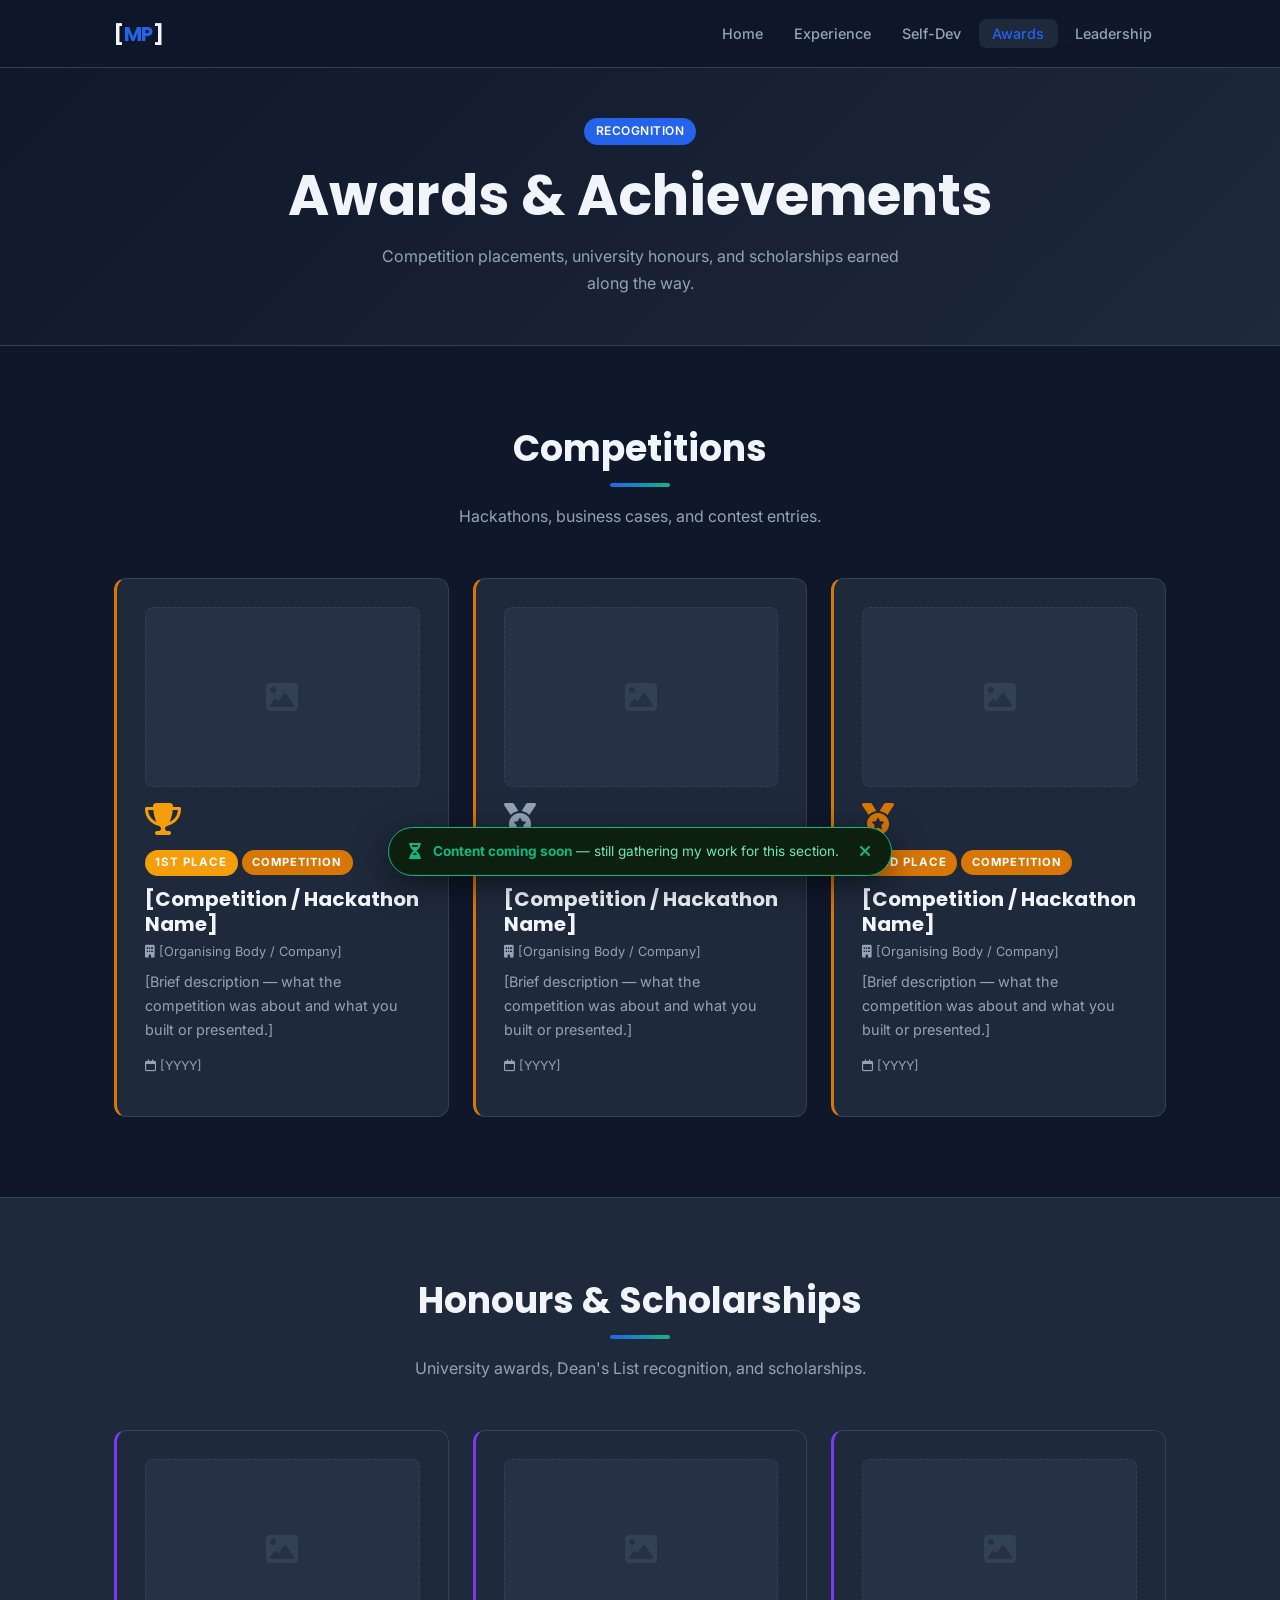
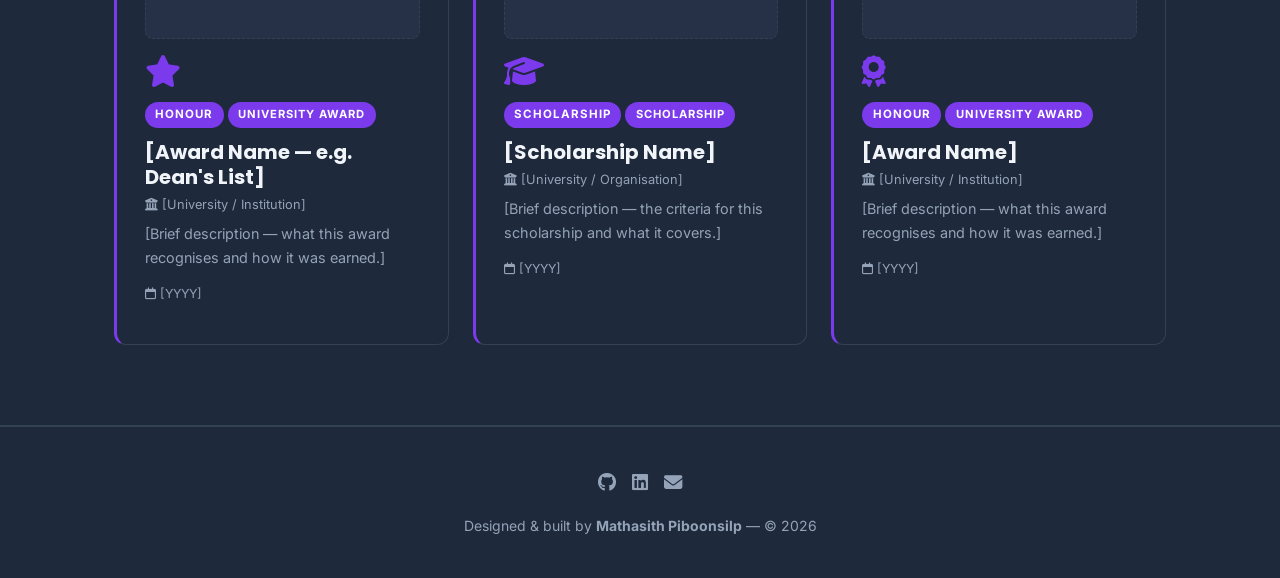
==== html/awards.html @ 3c7a4f27 "Demo portfolio build" ====
<!DOCTYPE html>
<html lang="en">
<head>
  <meta charset="UTF-8" />
  <meta name="viewport" content="width=device-width, initial-scale=1.0" />
  <title>Awards & Achievements — Mathasith Piboonsilp</title>
  <meta name="description" content="Awards, competition placements, university honours and scholarships earned by Mathasith Piboonsilp." />
  <!-- Google Fonts -->
  <link rel="preconnect" href="https://fonts.googleapis.com" />
  <link rel="preconnect" href="https://fonts.gstatic.com" crossorigin />
  <link href="https://fonts.googleapis.com/css2?family=Inter:wght@400;500;600&family=Poppins:wght@700;800&display=swap" rel="stylesheet" />
  <!-- Font Awesome -->
  <link rel="stylesheet" href="https://cdnjs.cloudflare.com/ajax/libs/font-awesome/6.5.0/css/all.min.css" />
  <!-- Shared CSS -->
  <link rel="stylesheet" href="../css/style.css" />
  <!-- Page-specific CSS -->
  <link rel="stylesheet" href="../css/awards.css" />
</head>
<body>

  <!-- ========== PAGE BANNER ========== -->
  <div class="page-banner" role="status">
    <i class="fa-solid fa-hourglass-half"></i>
    <span><strong>Content coming soon</strong> — still gathering my work for this section.</span>
    <button class="banner-close" aria-label="Dismiss" onclick="this.parentElement.style.display='none'">
      <i class="fa-solid fa-xmark"></i>
    </button>
  </div>

  <!-- ========== NAVIGATION ========== -->
  <nav class="navbar" aria-label="Main navigation">
    <div class="nav-inner">
      <a href="../index.html" class="nav-logo">[<span>MP</span>]</a>
      <ul class="nav-links" role="list">
        <li><a href="../index.html">Home</a></li>
        <li><a href="experience.html">Experience</a></li>
        <li><a href="self-development.html">Self-Dev</a></li>
        <li><a href="awards.html">Awards</a></li>
        <li><a href="leadership.html">Leadership</a></li>
      </ul>
      <button class="nav-toggle" aria-label="Toggle menu" aria-expanded="false">
        <span></span><span></span><span></span>
      </button>
    </div>
  </nav>

  <!-- ========== PAGE HERO ========== -->
  <section class="page-hero">
    <div class="container">
      <span class="badge">Recognition</span>
      <h1>Awards &amp; Achievements</h1>
      <p style="color:var(--text-muted);max-width:520px;margin:0.75rem auto 0;">
        Competition placements, university honours, and scholarships earned along the way.
      </p>
    </div>
  </section>

  <!-- ========== COMPETITIONS ========== -->
  <section class="section">
    <div class="container">

      <h2 class="section-title">Competitions</h2>
      <div class="section-divider"></div>
      <p class="section-subtitle">Hackathons, business cases, and contest entries.</p>

      <div class="card-grid">

        <!-- Competition Award 1 — 1st Place -->
        <article class="card award-card" data-type="competition">
          <!-- Replace placeholder with: <img src="../images/[filename].jpg" alt="[Competition Name]" class="card-photo" /> -->
          <div class="card-photo-placeholder" aria-hidden="true"><i class="fa-solid fa-image"></i></div>
          <i class="fa-solid fa-trophy award-icon" style="color:#F59E0B;"></i>
          <span class="placement-badge gold">1st Place</span>
          <span class="card-tag tag-award">Competition</span>
          <h3>[Competition / Hackathon Name]</h3>
          <p class="awarding-body">
            <i class="fa-solid fa-building"></i> [Organising Body / Company]
          </p>
          <p>[Brief description — what the competition was about and what you built or presented.]</p>
          <p class="award-year"><i class="fa-regular fa-calendar"></i> [YYYY]</p>
        </article>

        <!-- Competition Award 2 — 2nd Place -->
        <article class="card award-card" data-type="competition">
          <!-- Replace placeholder with: <img src="../images/[filename].jpg" alt="[Competition Name]" class="card-photo" /> -->
          <div class="card-photo-placeholder" aria-hidden="true"><i class="fa-solid fa-image"></i></div>
          <i class="fa-solid fa-medal award-icon" style="color:#94A3B8;"></i>
          <span class="placement-badge silver">2nd Place</span>
          <span class="card-tag tag-award">Competition</span>
          <h3>[Competition / Hackathon Name]</h3>
          <p class="awarding-body">
            <i class="fa-solid fa-building"></i> [Organising Body / Company]
          </p>
          <p>[Brief description — what the competition was about and what you built or presented.]</p>
          <p class="award-year"><i class="fa-regular fa-calendar"></i> [YYYY]</p>
        </article>

        <!-- Competition Award 3 — 3rd Place -->
        <article class="card award-card" data-type="competition">
          <!-- Replace placeholder with: <img src="../images/[filename].jpg" alt="[Competition Name]" class="card-photo" /> -->
          <div class="card-photo-placeholder" aria-hidden="true"><i class="fa-solid fa-image"></i></div>
          <i class="fa-solid fa-medal award-icon" style="color:#D97706;"></i>
          <span class="placement-badge bronze">3rd Place</span>
          <span class="card-tag tag-award">Competition</span>
          <h3>[Competition / Hackathon Name]</h3>
          <p class="awarding-body">
            <i class="fa-solid fa-building"></i> [Organising Body / Company]
          </p>
          <p>[Brief description — what the competition was about and what you built or presented.]</p>
          <p class="award-year"><i class="fa-regular fa-calendar"></i> [YYYY]</p>
        </article>

        <!-- Add more Competition cards here -->

      </div>
    </div>
  </section>

  <!-- ========== HONOURS & SCHOLARSHIPS ========== -->
  <section class="section" style="background:var(--surface);border-top:1px solid var(--border);border-bottom:1px solid var(--border);">
    <div class="container">

      <h2 class="section-title">Honours &amp; Scholarships</h2>
      <div class="section-divider"></div>
      <p class="section-subtitle">University awards, Dean's List recognition, and scholarships.</p>

      <div class="card-grid">

        <!-- Honour Card 1 -->
        <article class="card award-card" data-type="honor">
          <!-- Replace placeholder with: <img src="../images/[filename].jpg" alt="[Award Name]" class="card-photo" /> -->
          <div class="card-photo-placeholder" aria-hidden="true"><i class="fa-solid fa-image"></i></div>
          <i class="fa-solid fa-star award-icon" style="color:#7C3AED;"></i>
          <span class="placement-badge honor">Honour</span>
          <span class="card-tag tag-honor">University Award</span>
          <h3>[Award Name — e.g. Dean's List]</h3>
          <p class="awarding-body">
            <i class="fa-solid fa-building-columns"></i> [University / Institution]
          </p>
          <p>[Brief description — what this award recognises and how it was earned.]</p>
          <p class="award-year"><i class="fa-regular fa-calendar"></i> [YYYY]</p>
        </article>

        <!-- Honour Card 2 — Scholarship -->
        <article class="card award-card" data-type="honor">
          <!-- Replace placeholder with: <img src="../images/[filename].jpg" alt="[Scholarship Name]" class="card-photo" /> -->
          <div class="card-photo-placeholder" aria-hidden="true"><i class="fa-solid fa-image"></i></div>
          <i class="fa-solid fa-graduation-cap award-icon" style="color:#7C3AED;"></i>
          <span class="placement-badge honor">Scholarship</span>
          <span class="card-tag tag-honor">Scholarship</span>
          <h3>[Scholarship Name]</h3>
          <p class="awarding-body">
            <i class="fa-solid fa-building-columns"></i> [University / Organisation]
          </p>
          <p>[Brief description — the criteria for this scholarship and what it covers.]</p>
          <p class="award-year"><i class="fa-regular fa-calendar"></i> [YYYY]</p>
        </article>

        <!-- Honour Card 3 -->
        <article class="card award-card" data-type="honor">
          <!-- Replace placeholder with: <img src="../images/[filename].jpg" alt="[Award Name]" class="card-photo" /> -->
          <div class="card-photo-placeholder" aria-hidden="true"><i class="fa-solid fa-image"></i></div>
          <i class="fa-solid fa-award award-icon" style="color:#7C3AED;"></i>
          <span class="placement-badge honor">Honour</span>
          <span class="card-tag tag-honor">University Award</span>
          <h3>[Award Name]</h3>
          <p class="awarding-body">
            <i class="fa-solid fa-building-columns"></i> [University / Institution]
          </p>
          <p>[Brief description — what this award recognises and how it was earned.]</p>
          <p class="award-year"><i class="fa-regular fa-calendar"></i> [YYYY]</p>
        </article>

        <!-- Add more Honour / Scholarship cards here -->

      </div>
    </div>
  </section>

  <!-- ========== FOOTER ========== -->
  <footer class="footer">
    <div class="container">
      <div class="footer-socials">
        <a href="https://github.com/Boypemt" target="_blank" rel="noopener" aria-label="GitHub">
          <i class="fa-brands fa-github"></i>
        </a>
        <a href="[linkedin-url]" target="_blank" rel="noopener" aria-label="LinkedIn">
          <i class="fa-brands fa-linkedin"></i>
        </a>
        <a href="mailto:maytasit2550@gmail.com" aria-label="Email">
          <i class="fa-solid fa-envelope"></i>
        </a>
      </div>
      <p>Designed &amp; built by <strong>Mathasith Piboonsilp</strong> &mdash; &copy; <span id="year"></span></p>
    </div>
  </footer>

  <!-- ========== SCRIPTS ========== -->
  <script>
    document.getElementById('year').textContent = new Date().getFullYear();
  </script>
  <script src="../js/main.js"></script>

</body>
</html>
---- css/style.css ----
/* ============================================================
   PORTFOLIO — Shared Stylesheet
   ============================================================ */

/* ---------- CSS Variables (Design Tokens) ---------- */
:root {
  --primary:      #2563EB;
  --primary-dark: #1D4ED8;
  --accent:       #10B981;
  --bg:           #0F172A;
  --surface:      #1E293B;
  --surface-2:    #263147;
  --text:         #F1F5F9;
  --text-muted:   #94A3B8;
  --border:       #334155;
  --radius:       12px;
  --radius-sm:    8px;
  --shadow:       0 4px 24px rgba(0, 0, 0, 0.4);
  --transition:   0.25s ease;
  --nav-height:   68px;
  --max-w:        1100px;
}

/* ---------- Reset & Base ---------- */
*, *::before, *::after { box-sizing: border-box; margin: 0; padding: 0; }

html { scroll-behavior: smooth; font-size: 16px; }

body {
  background-color: var(--bg);
  color: var(--text);
  font-family: 'Inter', sans-serif;
  line-height: 1.7;
  min-height: 100vh;
}

a { color: var(--primary); text-decoration: none; transition: color var(--transition); }
a:hover { color: var(--accent); }

img { max-width: 100%; display: block; }

ul { list-style: none; }

/* ---------- Typography ---------- */
h1, h2, h3, h4 {
  font-family: 'Poppins', sans-serif;
  font-weight: 700;
  line-height: 1.25;
  color: var(--text);
}

h1 { font-size: clamp(2rem, 5vw, 3.5rem); }
h2 { font-size: clamp(1.5rem, 3vw, 2.25rem); }
h3 { font-size: 1.25rem; }
h4 { font-size: 1rem; }

p { color: var(--text-muted); }

/* ---------- Layout Utilities ---------- */
.container {
  max-width: var(--max-w);
  margin: 0 auto;
  padding: 0 1.5rem;
}

.section {
  padding: 5rem 0;
}

.section-title {
  text-align: center;
  margin-bottom: 0.5rem;
}

.section-subtitle {
  text-align: center;
  color: var(--text-muted);
  margin-bottom: 3rem;
  font-size: 1rem;
}

.section-divider {
  width: 60px;
  height: 4px;
  background: linear-gradient(90deg, var(--primary), var(--accent));
  border-radius: 2px;
  margin: 0.75rem auto 1rem;
}

/* ---------- Navigation ---------- */
.navbar {
  position: fixed;
  top: 0;
  left: 0;
  right: 0;
  height: var(--nav-height);
  background: rgba(15, 23, 42, 0.92);
  backdrop-filter: blur(12px);
  border-bottom: 1px solid var(--border);
  z-index: 1000;
  display: flex;
  align-items: center;
}

.nav-inner {
  display: flex;
  align-items: center;
  justify-content: space-between;
  width: 100%;
  max-width: var(--max-w);
  margin: 0 auto;
  padding: 0 1.5rem;
}

.nav-logo {
  font-family: 'Poppins', sans-serif;
  font-weight: 700;
  font-size: 1.25rem;
  color: var(--text);
  letter-spacing: -0.5px;
}

.nav-logo span { color: var(--primary); }

.nav-links {
  display: flex;
  gap: 0.25rem;
}

.nav-links a {
  color: var(--text-muted);
  font-size: 0.9rem;
  font-weight: 500;
  padding: 0.4rem 0.85rem;
  border-radius: var(--radius-sm);
  transition: background var(--transition), color var(--transition);
}

.nav-links a:hover,
.nav-links a.active {
  background: var(--surface);
  color: var(--text);
}

.nav-links a.active { color: var(--primary); }

/* Hamburger (mobile) */
.nav-toggle {
  display: none;
  flex-direction: column;
  gap: 5px;
  cursor: pointer;
  background: none;
  border: none;
  padding: 4px;
}

.nav-toggle span {
  display: block;
  width: 24px;
  height: 2px;
  background: var(--text);
  border-radius: 2px;
  transition: transform var(--transition), opacity var(--transition);
}

/* ---------- Page Hero (inner pages) ---------- */
.page-hero {
  padding: calc(var(--nav-height) + 3rem) 0 3rem;
  text-align: center;
  background: linear-gradient(135deg, var(--bg) 0%, var(--surface) 100%);
  border-bottom: 1px solid var(--border);
}

.page-hero h1 { margin-bottom: 0.5rem; }
.page-hero .badge {
  display: inline-block;
  background: var(--primary);
  color: #fff;
  font-size: 0.75rem;
  font-weight: 600;
  padding: 0.2rem 0.75rem;
  border-radius: 999px;
  margin-bottom: 1rem;
  letter-spacing: 0.5px;
  text-transform: uppercase;
}

/* ---------- Cards ---------- */
.card {
  background: var(--surface);
  border: 1px solid var(--border);
  border-radius: var(--radius);
  padding: 1.75rem;
  transition: transform var(--transition), box-shadow var(--transition), border-color var(--transition);
}

.card:hover {
  transform: translateY(-4px);
  box-shadow: var(--shadow);
  border-color: var(--primary);
}

.card-grid {
  display: grid;
  grid-template-columns: repeat(auto-fill, minmax(300px, 1fr));
  gap: 1.5rem;
}

.card-tag {
  display: inline-block;
  font-size: 0.7rem;
  font-weight: 700;
  text-transform: uppercase;
  letter-spacing: 1px;
  padding: 0.2rem 0.65rem;
  border-radius: 999px;
  margin-bottom: 0.75rem;
  color: #fff;
}

.tag-production  { background: #2563EB; }
.tag-competition { background: #7C3AED; }
.tag-academic    { background: #D97706; }
.tag-personal    { background: #10B981; }
.tag-opensource  { background: #EC4899; }
.tag-cert        { background: #0891B2; }
.tag-workshop    { background: #059669; }
.tag-award       { background: #D97706; }
.tag-honor       { background: #7C3AED; }
.tag-leadership  { background: #2563EB; }
.tag-volunteer   { background: #10B981; }

.card h3 { margin-bottom: 0.25rem; }

.card .role {
  font-size: 0.85rem;
  color: var(--primary);
  font-weight: 600;
  margin-bottom: 0.75rem;
}

.card p { font-size: 0.9rem; margin-bottom: 0.75rem; }

.card .learnings { margin-top: 0.75rem; }
.card .learnings h4 {
  font-size: 0.8rem;
  text-transform: uppercase;
  letter-spacing: 0.5px;
  color: var(--text-muted);
  margin-bottom: 0.4rem;
}
.card .learnings ul { display: flex; flex-direction: column; gap: 0.25rem; }
.card .learnings li {
  font-size: 0.85rem;
  color: var(--text-muted);
  padding-left: 1rem;
  position: relative;
}
.card .learnings li::before {
  content: '▸';
  color: var(--accent);
  position: absolute;
  left: 0;
}

.tech-stack {
  display: flex;
  flex-wrap: wrap;
  gap: 0.4rem;
  margin-top: 0.75rem;
}
.tech-stack span {
  font-size: 0.72rem;
  background: var(--surface-2);
  color: var(--text-muted);
  padding: 0.2rem 0.55rem;
  border-radius: 4px;
  border: 1px solid var(--border);
}

.card-link {
  display: inline-flex;
  align-items: center;
  gap: 0.35rem;
  margin-top: 1rem;
  font-size: 0.85rem;
  font-weight: 600;
  color: var(--primary);
}
.card-link:hover { color: var(--accent); }

/* ---------- Tab / Filter Bar ---------- */
.filter-bar {
  display: flex;
  flex-wrap: wrap;
  gap: 0.5rem;
  justify-content: center;
  margin-bottom: 2.5rem;
}

.filter-btn {
  background: var(--surface);
  color: var(--text-muted);
  border: 1px solid var(--border);
  padding: 0.4rem 1.1rem;
  border-radius: 999px;
  font-size: 0.85rem;
  font-weight: 500;
  cursor: pointer;
  transition: all var(--transition);
}

.filter-btn:hover,
.filter-btn.active {
  background: var(--primary);
  color: #fff;
  border-color: var(--primary);
}

/* ---------- Page Coming Soon Banner ---------- */
.page-banner {
  position: fixed;
  bottom: 1.5rem;
  left: 50%;
  transform: translateX(-50%);
  z-index: 1100;
  display: flex;
  align-items: center;
  gap: 0.75rem;
  background: #0D1F0F;
  border: 1px solid #10B981;
  color: #6EE7B7;
  font-size: 0.85rem;
  padding: 0.75rem 1.25rem;
  border-radius: 999px;
  box-shadow: 0 8px 32px rgba(0,0,0,0.5);
  max-width: 90vw;
  white-space: nowrap;
}

.page-banner i:first-child {
  color: #10B981;
  font-size: 1rem;
  flex-shrink: 0;
}

.page-banner strong { color: #10B981; }

.page-banner .banner-close {
  background: none;
  border: none;
  color: #065F46;
  cursor: pointer;
  padding: 0 0 0 0.5rem;
  font-size: 1rem;
  line-height: 1;
  flex-shrink: 0;
  transition: color 0.2s;
}

.page-banner .banner-close:hover { color: #10B981; }

@media (max-width: 600px) {
  .page-banner {
    white-space: normal;
    border-radius: 12px;
    bottom: 1rem;
    text-align: left;
  }
}

/* ---------- Card Photo ---------- */
.card-photo {
  width: 100%;
  height: 180px;
  object-fit: cover;
  border-radius: var(--radius-sm);
  margin-bottom: 1rem;
}

.card-photo-placeholder {
  width: 100%;
  height: 180px;
  background: var(--surface-2);
  border-radius: var(--radius-sm);
  margin-bottom: 1rem;
  display: flex;
  align-items: center;
  justify-content: center;
  color: var(--border);
  font-size: 2rem;
  border: 1px dashed var(--border);
}

/* ---------- Footer ---------- */
.footer {
  background: var(--surface);
  border-top: 1px solid var(--border);
  padding: 2.5rem 0;
  text-align: center;
}

.footer p { font-size: 0.875rem; }

.footer-socials {
  display: flex;
  justify-content: center;
  gap: 1rem;
  margin-bottom: 1rem;
}

.footer-socials a {
  color: var(--text-muted);
  font-size: 1.15rem;
  transition: color var(--transition);
}

.footer-socials a:hover { color: var(--primary); }

/* ---------- Buttons ---------- */
.btn {
  display: inline-flex;
  align-items: center;
  gap: 0.5rem;
  padding: 0.65rem 1.5rem;
  border-radius: var(--radius-sm);
  font-weight: 600;
  font-size: 0.9rem;
  cursor: pointer;
  transition: all var(--transition);
  border: none;
}

.btn-primary {
  background: var(--primary);
  color: #fff;
}
.btn-primary:hover {
  background: var(--primary-dark);
  color: #fff;
  transform: translateY(-2px);
}

.btn-outline {
  background: transparent;
  color: var(--text);
  border: 1px solid var(--border);
}
.btn-outline:hover {
  border-color: var(--primary);
  color: var(--primary);
}

/* ---------- Responsive ---------- */
@media (max-width: 768px) {
  .nav-links {
    display: none;
    position: absolute;
    top: var(--nav-height);
    left: 0;
    right: 0;
    background: var(--surface);
    border-bottom: 1px solid var(--border);
    flex-direction: column;
    padding: 1rem 1.5rem;
    gap: 0.25rem;
  }

  .nav-links.open { display: flex; }

  .nav-toggle { display: flex; }

  .card-grid { grid-template-columns: 1fr; }

  .section { padding: 3.5rem 0; }
}
---- css/awards.css ----
/* ============================================================
   AWARDS PAGE (awards.html) — Page-specific styles
   Shared base styles are in css/style.css
   ============================================================ */

/* ---- Trophy / medal icon on card ---- */
.award-card .award-icon {
  font-size: 2rem;
  margin-bottom: 0.75rem;
  display: block;
}

.award-card.gold   .award-icon { color: #F59E0B; }
.award-card.silver .award-icon { color: #94A3B8; }
.award-card.bronze .award-icon { color: #D97706; }

/* ---- Competition vs Honor left border ---- */
.award-card[data-type="competition"] { border-left: 3px solid #D97706; }
.award-card[data-type="honor"]       { border-left: 3px solid #7C3AED; }

/* ---- Placement badge (e.g. "1st Place") ---- */
.placement-badge {
  display: inline-block;
  font-size: 0.72rem;
  font-weight: 700;
  text-transform: uppercase;
  letter-spacing: 1px;
  padding: 0.2rem 0.65rem;
  border-radius: 999px;
  margin-bottom: 0.6rem;
  color: #fff;
}

.placement-badge.gold   { background: #F59E0B; }
.placement-badge.silver { background: #64748B; }
.placement-badge.bronze { background: #D97706; }
.placement-badge.honor  { background: #7C3AED; }

.award-card .awarding-body {
  font-size: 0.8rem;
  color: var(--text-muted);
  margin-bottom: 0.4rem;
}

.award-card .award-year {
  font-size: 0.78rem;
  color: var(--text-muted);
}
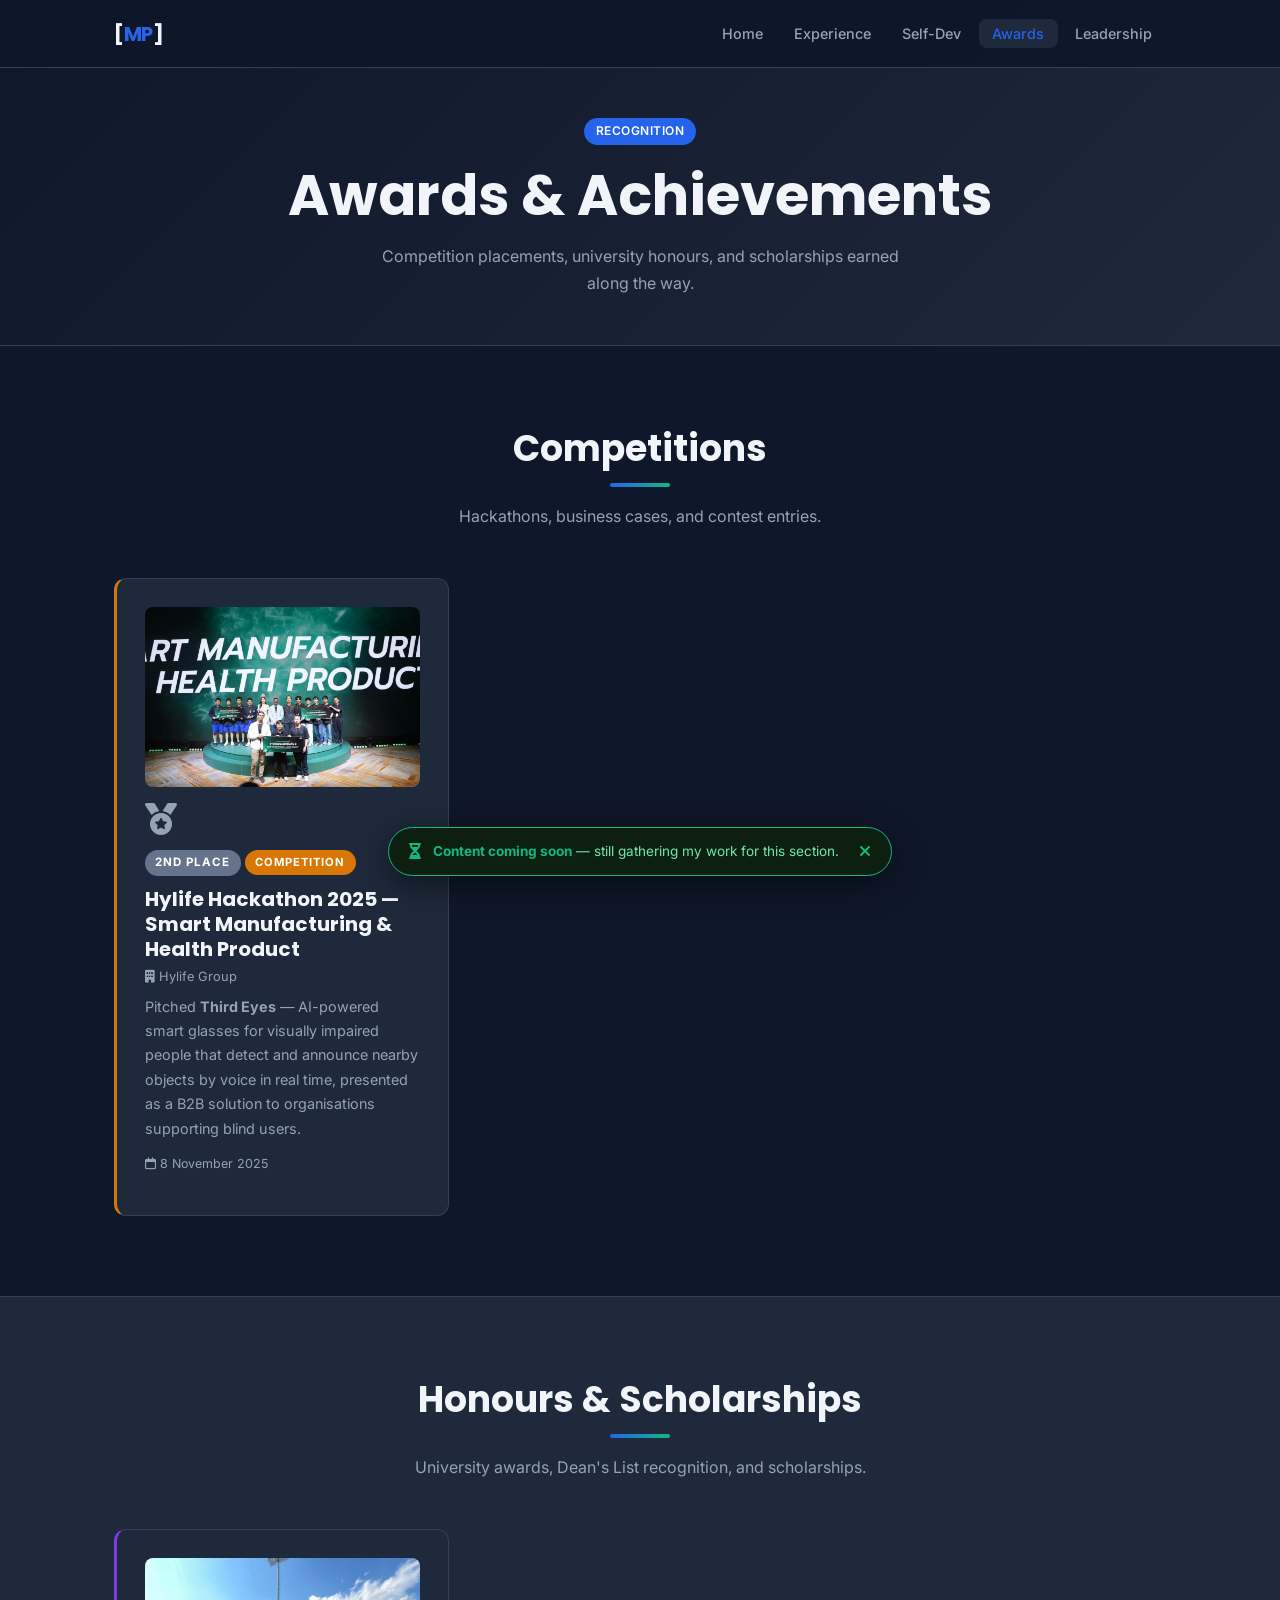
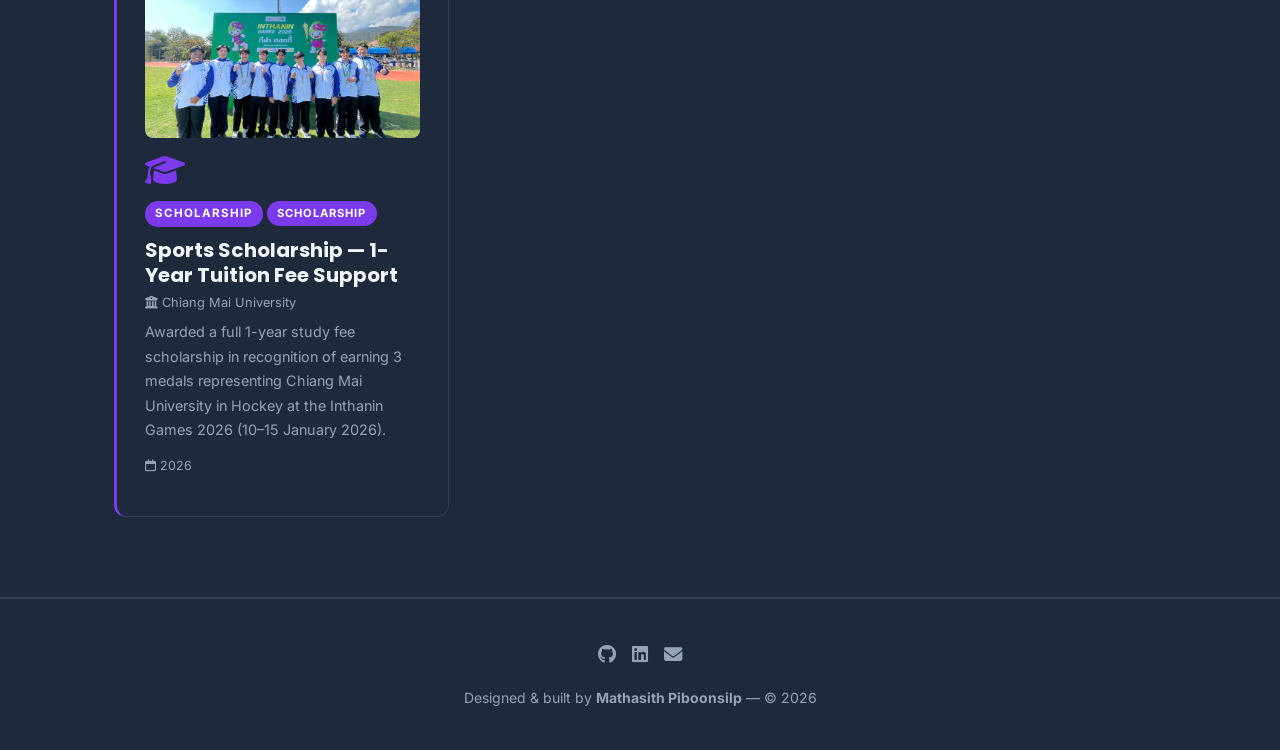
==== commit f7753ea6: "Fill in real content for awards, leadership, self-dev, and home stats" ====
--- a/html/awards.html
+++ b/html/awards.html
@@ -65,52 +65,23 @@
 
       <div class="card-grid">
 
-        <!-- Competition Award 1 — 1st Place -->
-        <article class="card award-card" data-type="competition">
-          <!-- Replace placeholder with: <img src="../images/[filename].jpg" alt="[Competition Name]" class="card-photo" /> -->
-          <div class="card-photo-placeholder" aria-hidden="true"><i class="fa-solid fa-image"></i></div>
-          <i class="fa-solid fa-trophy award-icon" style="color:#F59E0B;"></i>
-          <span class="placement-badge gold">1st Place</span>
-          <span class="card-tag tag-award">Competition</span>
-          <h3>[Competition / Hackathon Name]</h3>
-          <p class="awarding-body">
-            <i class="fa-solid fa-building"></i> [Organising Body / Company]
-          </p>
-          <p>[Brief description — what the competition was about and what you built or presented.]</p>
-          <p class="award-year"><i class="fa-regular fa-calendar"></i> [YYYY]</p>
-        </article>
+        <!-- Add 1st Place card here when available -->
 
         <!-- Competition Award 2 — 2nd Place -->
         <article class="card award-card" data-type="competition">
-          <!-- Replace placeholder with: <img src="../images/[filename].jpg" alt="[Competition Name]" class="card-photo" /> -->
-          <div class="card-photo-placeholder" aria-hidden="true"><i class="fa-solid fa-image"></i></div>
+          <img src="../images/Hylife_Hackathon.jpg" alt="Hylife Hackathon 2025" class="card-photo" />
           <i class="fa-solid fa-medal award-icon" style="color:#94A3B8;"></i>
           <span class="placement-badge silver">2nd Place</span>
           <span class="card-tag tag-award">Competition</span>
-          <h3>[Competition / Hackathon Name]</h3>
+          <h3>Hylife Hackathon 2025 — Smart Manufacturing &amp; Health Product</h3>
           <p class="awarding-body">
-            <i class="fa-solid fa-building"></i> [Organising Body / Company]
+            <i class="fa-solid fa-building"></i> Hylife Group
           </p>
-          <p>[Brief description — what the competition was about and what you built or presented.]</p>
-          <p class="award-year"><i class="fa-regular fa-calendar"></i> [YYYY]</p>
+          <p>Pitched <strong>Third Eyes</strong> — AI-powered smart glasses for visually impaired people that detect and announce nearby objects by voice in real time, presented as a B2B solution to organisations supporting blind users.</p>
+          <p class="award-year"><i class="fa-regular fa-calendar"></i> 8 November 2025</p>
         </article>
 
-        <!-- Competition Award 3 — 3rd Place -->
-        <article class="card award-card" data-type="competition">
-          <!-- Replace placeholder with: <img src="../images/[filename].jpg" alt="[Competition Name]" class="card-photo" /> -->
-          <div class="card-photo-placeholder" aria-hidden="true"><i class="fa-solid fa-image"></i></div>
-          <i class="fa-solid fa-medal award-icon" style="color:#D97706;"></i>
-          <span class="placement-badge bronze">3rd Place</span>
-          <span class="card-tag tag-award">Competition</span>
-          <h3>[Competition / Hackathon Name]</h3>
-          <p class="awarding-body">
-            <i class="fa-solid fa-building"></i> [Organising Body / Company]
-          </p>
-          <p>[Brief description — what the competition was about and what you built or presented.]</p>
-          <p class="award-year"><i class="fa-regular fa-calendar"></i> [YYYY]</p>
-        </article>
-
-        <!-- Add more Competition cards here -->
+        <!-- Add more Competition cards here when available -->
 
       </div>
     </div>
@@ -126,52 +97,23 @@
 
       <div class="card-grid">
 
-        <!-- Honour Card 1 -->
+        <!-- Add Honour cards here when available -->
+
+        <!-- Honour Card 2 — Sports Scholarship -->
         <article class="card award-card" data-type="honor">
-          <!-- Replace placeholder with: <img src="../images/[filename].jpg" alt="[Award Name]" class="card-photo" /> -->
-          <div class="card-photo-placeholder" aria-hidden="true"><i class="fa-solid fa-image"></i></div>
-          <i class="fa-solid fa-star award-icon" style="color:#7C3AED;"></i>
-          <span class="placement-badge honor">Honour</span>
-          <span class="card-tag tag-honor">University Award</span>
-          <h3>[Award Name — e.g. Dean's List]</h3>
-          <p class="awarding-body">
-            <i class="fa-solid fa-building-columns"></i> [University / Institution]
-          </p>
-          <p>[Brief description — what this award recognises and how it was earned.]</p>
-          <p class="award-year"><i class="fa-regular fa-calendar"></i> [YYYY]</p>
-        </article>
-
-        <!-- Honour Card 2 — Scholarship -->
-        <article class="card award-card" data-type="honor">
-          <!-- Replace placeholder with: <img src="../images/[filename].jpg" alt="[Scholarship Name]" class="card-photo" /> -->
-          <div class="card-photo-placeholder" aria-hidden="true"><i class="fa-solid fa-image"></i></div>
+          <img src="../images/University_Sport.jpg" alt="Sports Scholarship — Inthanin Games 2026" class="card-photo" />
           <i class="fa-solid fa-graduation-cap award-icon" style="color:#7C3AED;"></i>
           <span class="placement-badge honor">Scholarship</span>
           <span class="card-tag tag-honor">Scholarship</span>
-          <h3>[Scholarship Name]</h3>
+          <h3>Sports Scholarship — 1-Year Tuition Fee Support</h3>
           <p class="awarding-body">
-            <i class="fa-solid fa-building-columns"></i> [University / Organisation]
+            <i class="fa-solid fa-building-columns"></i> Chiang Mai University
           </p>
-          <p>[Brief description — the criteria for this scholarship and what it covers.]</p>
-          <p class="award-year"><i class="fa-regular fa-calendar"></i> [YYYY]</p>
+          <p>Awarded a full 1-year study fee scholarship in recognition of earning 3 medals representing Chiang Mai University in Hockey at the Inthanin Games 2026 (10–15 January 2026).</p>
+          <p class="award-year"><i class="fa-regular fa-calendar"></i> 2026</p>
         </article>
 
-        <!-- Honour Card 3 -->
-        <article class="card award-card" data-type="honor">
-          <!-- Replace placeholder with: <img src="../images/[filename].jpg" alt="[Award Name]" class="card-photo" /> -->
-          <div class="card-photo-placeholder" aria-hidden="true"><i class="fa-solid fa-image"></i></div>
-          <i class="fa-solid fa-award award-icon" style="color:#7C3AED;"></i>
-          <span class="placement-badge honor">Honour</span>
-          <span class="card-tag tag-honor">University Award</span>
-          <h3>[Award Name]</h3>
-          <p class="awarding-body">
-            <i class="fa-solid fa-building-columns"></i> [University / Institution]
-          </p>
-          <p>[Brief description — what this award recognises and how it was earned.]</p>
-          <p class="award-year"><i class="fa-regular fa-calendar"></i> [YYYY]</p>
-        </article>
-
-        <!-- Add more Honour / Scholarship cards here -->
+        <!-- Add more Honour / Scholarship cards here when available -->
 
       </div>
     </div>
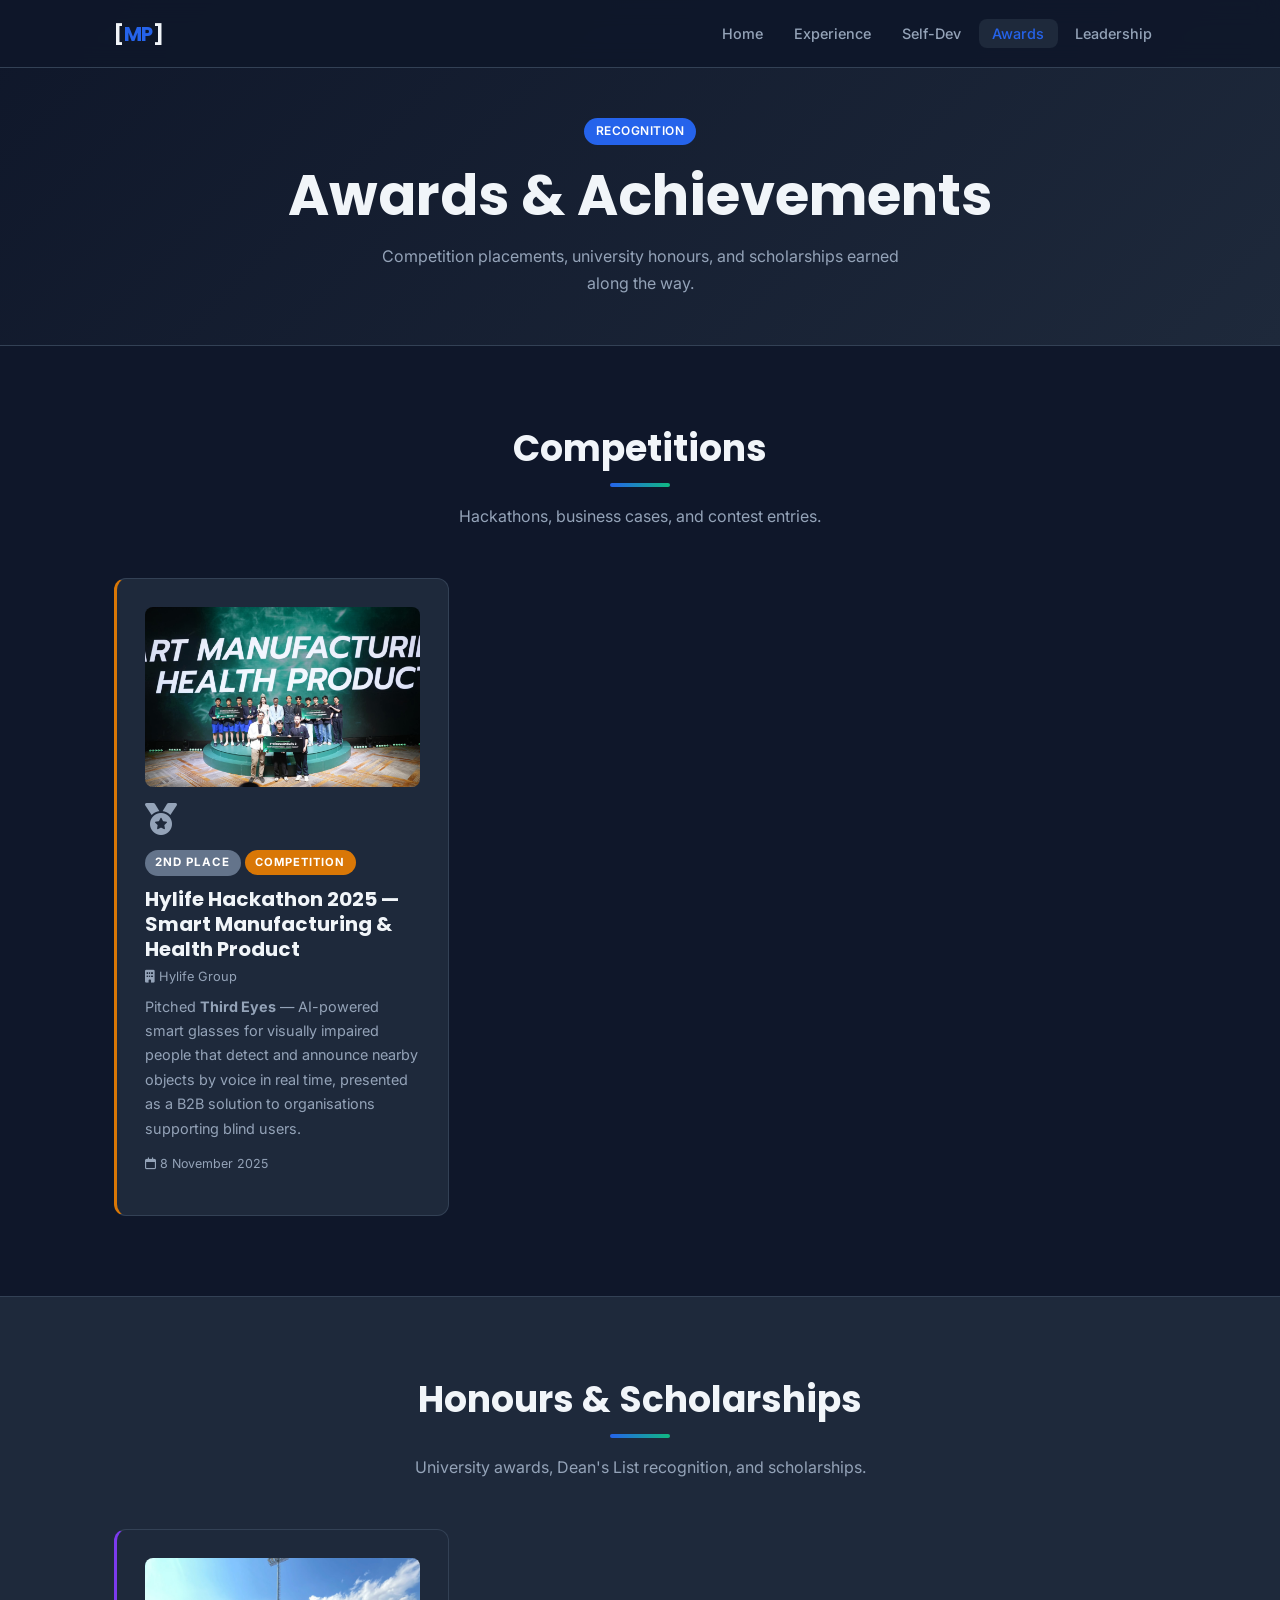
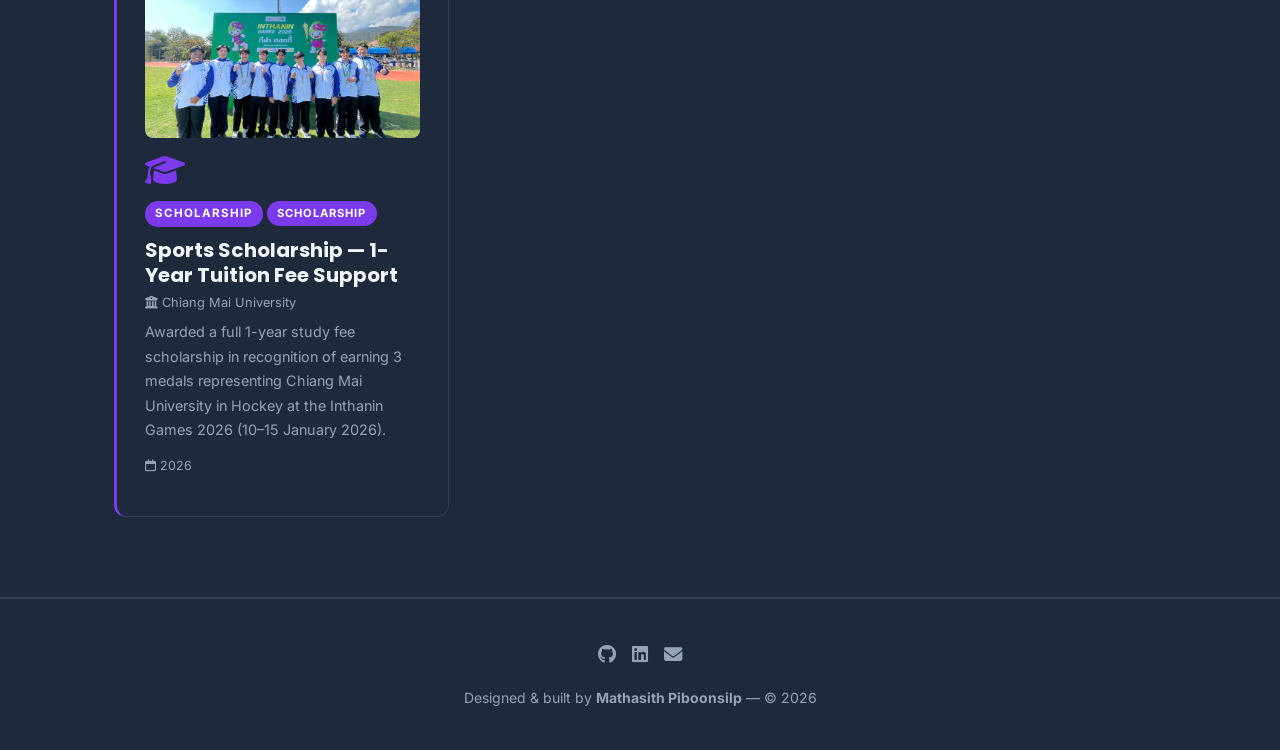
==== commit a47d0809: "Remove coming soon banners and link demo buttons to Google Drive" ====
--- a/html/awards.html
+++ b/html/awards.html
@@ -17,15 +17,6 @@
   <link rel="stylesheet" href="../css/awards.css" />
 </head>
 <body>
-
-  <!-- ========== PAGE BANNER ========== -->
-  <div class="page-banner" role="status">
-    <i class="fa-solid fa-hourglass-half"></i>
-    <span><strong>Content coming soon</strong> — still gathering my work for this section.</span>
-    <button class="banner-close" aria-label="Dismiss" onclick="this.parentElement.style.display='none'">
-      <i class="fa-solid fa-xmark"></i>
-    </button>
-  </div>
 
   <!-- ========== NAVIGATION ========== -->
   <nav class="navbar" aria-label="Main navigation">
